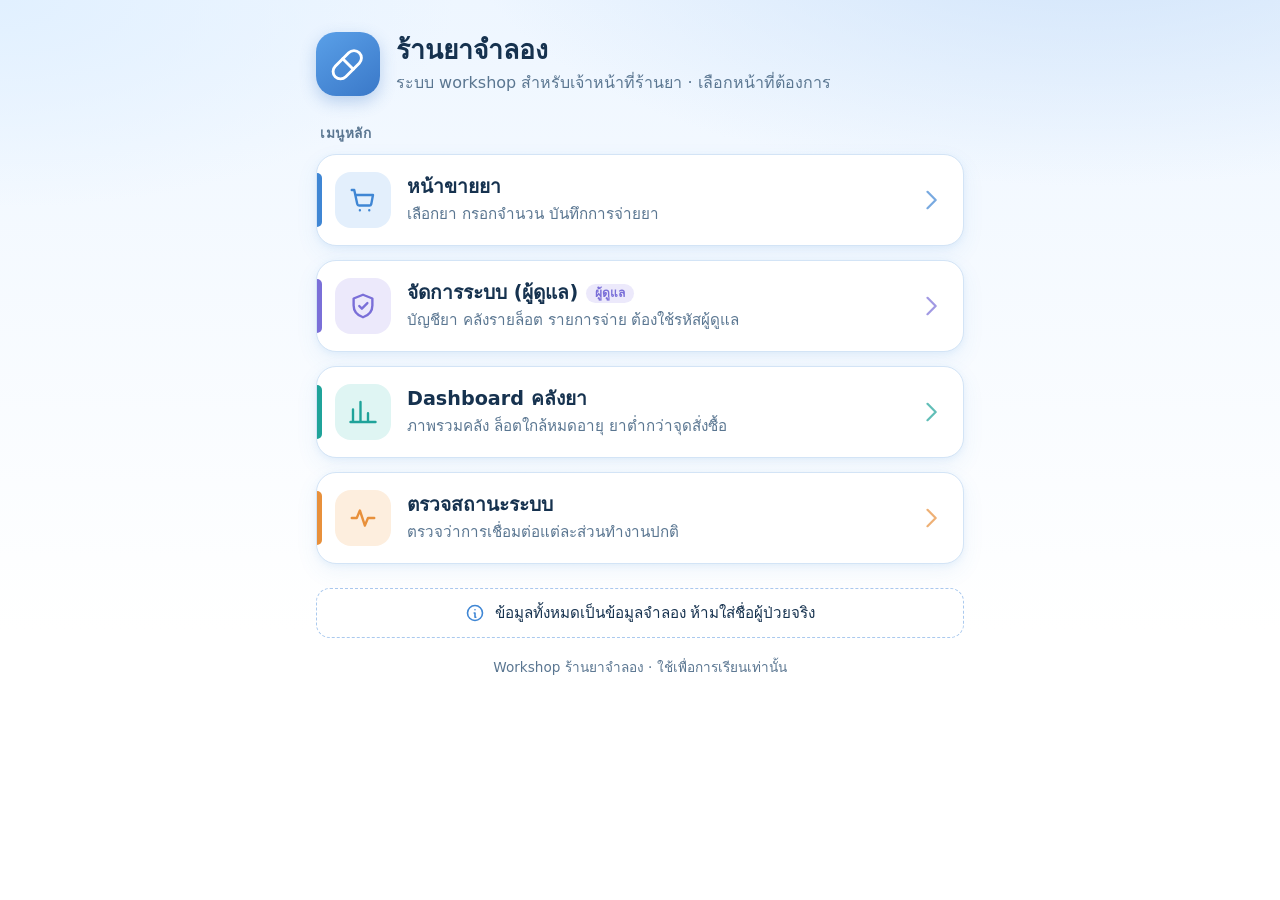
==== index.html @ 04dfc68e "Add index.html menu and back-to-home buttons on dashboards Co-Authored-By: Claude Sonnet 5.5 <norepl" ====
<!DOCTYPE html>
<html lang="th">
<head>
<meta charset="utf-8">
<meta name="viewport" content="width=device-width, initial-scale=1">
<title>ร้านยาจำลอง — หน้าแรก</title>
<style>
  :root{
    --bg:#eaf3fd; --card:#ffffff; --ink:#16324f; --ink-2:#5a7691; --line:#d3e4f6;
    --blue:#3f86d4; --blue-soft:#e3effc;
    --c1:#3f86d4; --c1s:#e3effc;   /* ขายยา */
    --c2:#7a6fd8; --c2s:#ece9fb;   /* ผู้ดูแล */
    --c3:#1fa39a; --c3s:#dff5f3;   /* dashboard */
    --c4:#e8903b; --c4s:#fdeede;   /* สถานะ */
  }
  *{box-sizing:border-box}
  html{-webkit-text-size-adjust:100%}
  body{
    margin:0; min-height:100vh; color:var(--ink);
    font-family:"Noto Sans Thai","Sarabun","Segoe UI",system-ui,-apple-system,sans-serif;
    background:
      radial-gradient(900px 380px at 85% -80px,#cfe3fa 0%,transparent 70%),
      radial-gradient(700px 320px at 0% 0,#e1f0ff 0%,transparent 65%),
      linear-gradient(180deg,#eef6ff 0%,#ffffff 70%);
    background-attachment:fixed;
  }
  .wrap{max-width:680px;margin:0 auto;padding:32px 16px 36px}
  header{display:flex;align-items:center;gap:16px;margin-bottom:26px}
  .logo{
    flex:none;width:64px;height:64px;border-radius:20px;display:grid;place-items:center;
    background:linear-gradient(145deg,#5aa0e8,#3a78c8);color:#fff;
    box-shadow:0 6px 16px rgba(58,120,200,.3);
  }
  .logo svg{width:36px;height:36px}
  h1{margin:0;font-size:1.65rem;line-height:1.25}
  header p{margin:4px 0 0;color:var(--ink-2);font-size:1rem}
  .label{margin:0 4px 10px;font-size:.85rem;font-weight:700;letter-spacing:.04em;color:var(--ink-2)}
  nav{display:grid;gap:14px}
  .btn{
    --a:var(--c1);--as:var(--c1s);
    position:relative;display:flex;align-items:center;gap:16px;
    min-height:92px;padding:16px 18px;text-decoration:none;color:var(--ink);
    background:var(--card);border:1.5px solid var(--line);border-radius:20px;
    box-shadow:0 2px 6px rgba(63,134,212,.08),0 8px 22px rgba(63,134,212,.08);
    transition:transform .12s,box-shadow .2s,border-color .2s;
    -webkit-tap-highlight-color:transparent;
  }
  .btn::before{content:"";position:absolute;left:0;top:18px;bottom:18px;width:5px;border-radius:0 5px 5px 0;background:var(--a)}
  .btn:hover{border-color:var(--a);transform:translateY(-2px);box-shadow:0 10px 26px rgba(63,134,212,.18)}
  .btn:active{transform:scale(.985);background:var(--as)}
  .btn:focus-visible{outline:3px solid var(--a);outline-offset:3px}
  .ic{flex:none;width:56px;height:56px;border-radius:16px;display:grid;place-items:center;background:var(--as);color:var(--a)}
  .ic svg{width:30px;height:30px}
  .tx{flex:1;min-width:0}
  .t{display:flex;flex-wrap:wrap;align-items:center;gap:8px;font-size:1.2rem;font-weight:700;line-height:1.3}
  .tag{font-size:.75rem;font-weight:700;padding:2px 9px;border-radius:999px;background:var(--as);color:var(--a)}
  .d{display:block;margin-top:3px;font-size:.95rem;line-height:1.45;color:var(--ink-2)}
  .go{flex:none;width:28px;height:28px;color:var(--a);opacity:.7;transition:transform .15s}
  .btn:hover .go{transform:translateX(3px);opacity:1}
  .note{
    margin-top:24px;display:flex;gap:10px;align-items:center;justify-content:center;
    padding:12px 16px;font-size:.95rem;text-align:center;
    background:#fff;border:1.5px dashed #aac9ee;border-radius:14px;color:var(--ink);
  }
  .note svg{flex:none;width:20px;height:20px;color:var(--blue);display:block}
  footer{margin-top:18px;text-align:center;font-size:.85rem;color:var(--ink-2)}
  @media (max-width:420px){
    h1{font-size:1.4rem}.logo{width:54px;height:54px}.ic{width:48px;height:48px}.t{font-size:1.1rem}
  }
  @media (prefers-reduced-motion:reduce){.btn,.go{transition:none}}
</style>
</head>
<body>
<div class="wrap">
  <header>
    <div class="logo" id="logo" aria-hidden="true"></div>
    <div>
      <h1>ร้านยาจำลอง</h1>
      <p>ระบบ workshop สำหรับเจ้าหน้าที่ร้านยา · เลือกหน้าที่ต้องการ</p>
    </div>
  </header>

  <p class="label">เมนูหลัก</p>
  <nav id="menu" aria-label="เมนูหลัก"></nav>

  <div class="note"><span id="note-ic"></span><span>ข้อมูลทั้งหมดเป็นข้อมูลจำลอง ห้ามใส่ชื่อผู้ป่วยจริง</span></div>
  <footer>Workshop ร้านยาจำลอง · ใช้เพื่อการเรียนเท่านั้น</footer>
</div>
<script>
// รายการลิงก์: เพิ่มหรือลบปุ่มได้ด้วยการแก้ทีละบรรทัดในอาร์เรย์นี้
// ช่องบังคับ: href, title, desc  ช่องเสริม: icon (cart|shield|chart|pulse|file), tag (ป้ายเล็กข้างชื่อ), color (1-4)
const LINKS = [
  { href: 'pos.html',       title: 'หน้าขายยา',            desc: 'เลือกยา กรอกจำนวน บันทึกการจ่ายยา',                  icon: 'cart',   color: 1 },
  { href: 'admin.html',     title: 'จัดการระบบ (ผู้ดูแล)', desc: 'บัญชียา คลังรายล็อต รายการจ่าย ต้องใช้รหัสผู้ดูแล',   icon: 'shield', color: 2, tag: 'ผู้ดูแล' },
  { href: 'dashboard.html', title: 'Dashboard คลังยา',      desc: 'ภาพรวมคลัง ล็อตใกล้หมดอายุ ยาต่ำกว่าจุดสั่งซื้อ',      icon: 'chart',  color: 3 },
  { href: 'status.html',    title: 'ตรวจสถานะระบบ',        desc: 'ตรวจว่าการเชื่อมต่อแต่ละส่วนทำงานปกติ',              icon: 'pulse',  color: 4 }
];

// ไอคอน SVG (เส้นทางวาดแบบตายตัวในโค้ด ไม่ได้มาจากข้อความในอาร์เรย์)
const PATHS = {
  cart:   ['M3 4h2l2.4 11.2a1.5 1.5 0 0 0 1.5 1.2h8.2a1.5 1.5 0 0 0 1.5-1.1L20 8H6.2','M9.5 20.2h.01M17 20.2h.01'],
  shield: ['M12 3l7.5 3v5.5c0 4.6-3.1 7.9-7.5 9.5-4.4-1.6-7.5-4.9-7.5-9.5V6L12 3z','M9 12l2.1 2.1L15.5 9.7'],
  chart:  ['M4 20V10M10 20V4M16 20v-7M22 20H2'],
  pulse:  ['M3 12h4l2.5-6 4 12 2.5-6H21'],
  file:   ['M7 3h7l4 4v14H7z','M14 3v4h4'],
  pill:   ['M10.5 20.5a4.9 4.9 0 0 1-7-7l9-9a4.9 4.9 0 0 1 7 7l-9 9z','M8.5 8.5l7 7'],
  info:   ['M12 8h.01M11 12h1v5h1','M12 21a9 9 0 1 0 0-18 9 9 0 0 0 0 18z'],
  go:     ['M9 5l7 7-7 7']
};
const NS = 'http://www.w3.org/2000/svg';
function icon(name, cls) {
  const s = document.createElementNS(NS, 'svg');
  s.setAttribute('viewBox', '0 0 24 24');
  s.setAttribute('fill', 'none');
  s.setAttribute('stroke', 'currentColor');
  s.setAttribute('stroke-width', '1.9');
  s.setAttribute('stroke-linecap', 'round');
  s.setAttribute('stroke-linejoin', 'round');
  s.setAttribute('aria-hidden', 'true');
  if (cls) s.setAttribute('class', cls);
  (PATHS[name] || PATHS.file).forEach(d => {
    const p = document.createElementNS(NS, 'path');
    p.setAttribute('d', d);
    s.appendChild(p);
  });
  return s;
}

// สร้างปุ่มด้วย createElement + textContent (ไม่ฝัง HTML จากข้อความในอาร์เรย์)
const menu = document.getElementById('menu');
LINKS.forEach(({ href, title, desc, icon: ic, tag, color }) => {
  const n = [1, 2, 3, 4].includes(color) ? color : 1;
  const a = document.createElement('a');
  a.className = 'btn';
  a.href = href;
  a.style.setProperty('--a', 'var(--c' + n + ')');
  a.style.setProperty('--as', 'var(--c' + n + 's)');

  const box = document.createElement('span');
  box.className = 'ic';
  box.appendChild(icon(ic));

  const tx = document.createElement('span');
  tx.className = 'tx';
  const t = document.createElement('span');
  t.className = 't';
  const tt = document.createElement('span');
  tt.textContent = title;
  t.appendChild(tt);
  if (tag) {
    const g = document.createElement('span');
    g.className = 'tag';
    g.textContent = tag;
    t.appendChild(g);
  }
  const d = document.createElement('span');
  d.className = 'd';
  d.textContent = desc;
  tx.append(t, d);

  a.append(box, tx, icon('go', 'go'));
  menu.appendChild(a);
});
document.getElementById('logo').appendChild(icon('pill'));
document.getElementById('note-ic').appendChild(icon('info'));
</script>
</body>
</html>
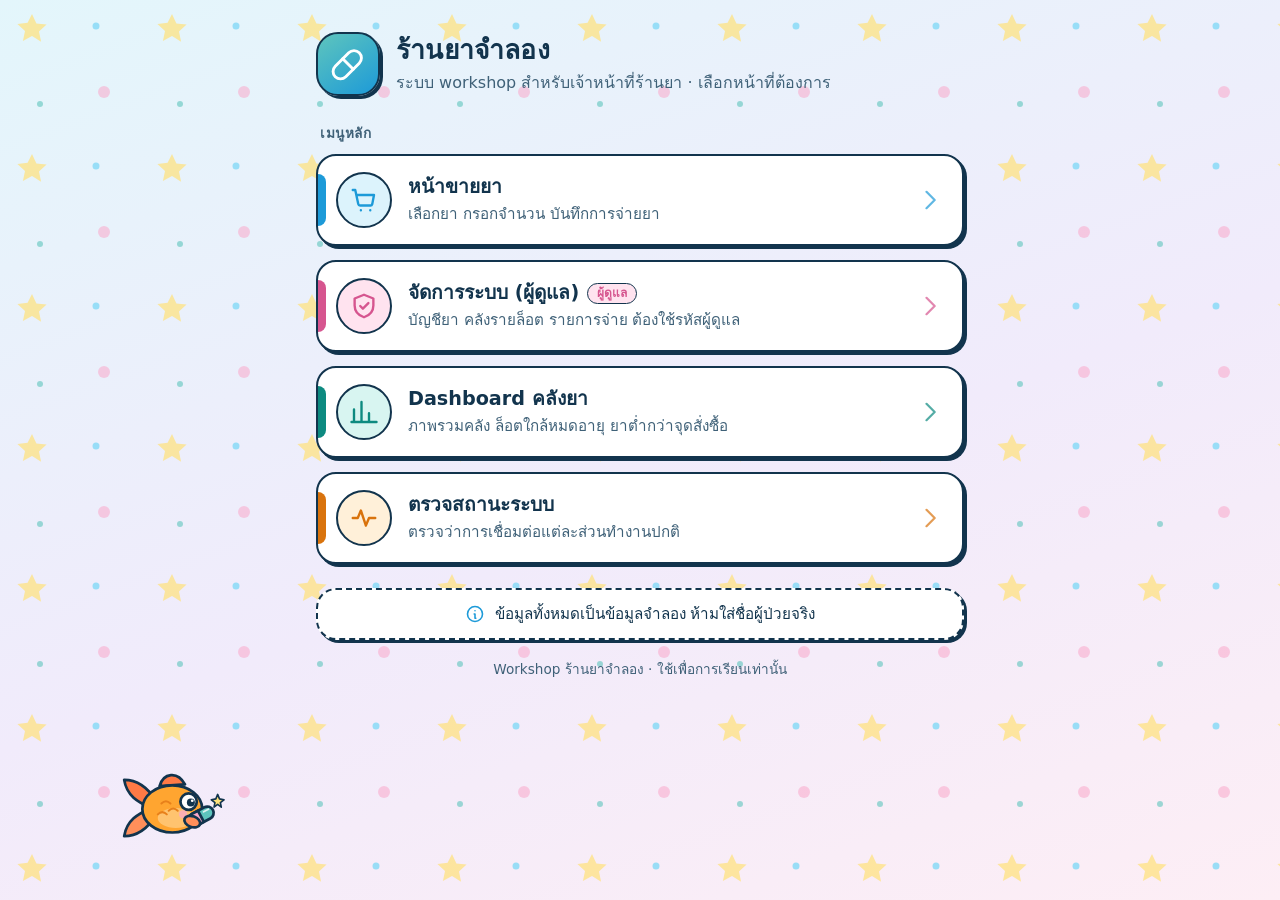
==== commit e60edc50: "เพิ่มธีมใหม่ (theme.css) และมาสคอตปลาทองถือเม็ดยา (mascot.js) Co-Authored-By: Claude Sonnet 5.5 <nor" ====
--- a/index.html
+++ b/index.html
@@ -69,6 +69,7 @@
   }
   @media (prefers-reduced-motion:reduce){.btn,.go{transition:none}}
 </style>
+<link rel="stylesheet" href="./theme.css">
 </head>
 <body>
 <div class="wrap">
@@ -164,5 +165,6 @@
 document.getElementById('logo').appendChild(icon('pill'));
 document.getElementById('note-ic').appendChild(icon('info'));
 </script>
+<script src="./mascot.js" defer></script>
 </body>
 </html>
--- a/theme.css
+++ b/theme.css
@@ -0,0 +1,139 @@
+/* theme.css : ธีมกลางของทั้งโปรเจกต์ (โหลดเป็นไฟล์สุดท้ายในทุกหน้า)
+   โทนสีมาจากรูปอ้างอิง: ฟ้าน้ำทะเล ทีลอควา ชมพูพาสเทล ส้มคอรัล ดาวเหลือง เส้นขอบหนาสไตล์สติกเกอร์
+   เปลี่ยนสีทั้งเว็บได้ที่ตัวแปร --t-* ด้านล่าง */
+:root{
+  --t-ink:#12344d; --t-ink2:#3f6178;
+  --t-sky:#8fdcf7; --t-fin:#1d9ad8; --t-deep:#0b6a93;
+  --t-aqua:#5ec5bd; --t-teal:#10958a;
+  --t-pink:#f9a8c9; --t-coral:#f0604f; --t-star:#ffe27a; --t-lilac:#efe6fb;
+  --t-stars:url("data:image/svg+xml,%3Csvg xmlns='http://www.w3.org/2000/svg' width='140' height='140'%3E%3Cpath d='M32 14l4.4 9.4 10.2 1.2-7.6 7 2.1 10.1L32 36l-9.1 5 2.1-10.1-7.6-7 10.2-1.2z' fill='%23ffe27a' fill-opacity='.7'/%3E%3Ccircle cx='104' cy='92' r='6' fill='%23f9a8c9' fill-opacity='.55'/%3E%3Ccircle cx='96' cy='26' r='3.5' fill='%238fdcf7' fill-opacity='.9'/%3E%3Ccircle cx='40' cy='104' r='3' fill='%235ec5bd' fill-opacity='.6'/%3E%3C/svg%3E");
+  --t-hero:linear-gradient(120deg,#0b6a93 0%,#118aa5 55%,#15968c 100%);
+  --t-pop:3px 3px 0 var(--t-ink);
+}
+
+/* ---------- ตัวแปรของแต่ละหน้า (โหมดสว่าง) ---------- */
+:root{
+  /* dashboard / drug_dashboard */
+  --bg:#e6f7fa; --surface:#fff; --surface-2:#f0fbfb; --border:#b9e1e8;
+  --ink:#12344d; --ink-2:#3f6178; --ink-3:#5f8296;
+  --blue:#1d9ad8; --blue-2:#0b6a93; --blue-soft:#dcf3fc; --blue-line:#8fdcf7;
+  --orange:#d9730d; --orange-soft:#fff0d9; --red:#dd4558; --red-soft:#ffe6eb;
+  --green:#0d8a80; --green-soft:#d8f5f1;
+  --grid:#d3ebf0; --shadow:var(--t-pop); --weekend:rgba(94,197,189,.12);
+  /* admin */
+  --card:#fff; --sub:#f0fbfb; --line:#c7e6ec; --hover:#e3f6fa; --text:#12344d; --muted:#3f6178;
+  --orange-ink:#a85a08; --red-ink:#b9344a; --gray:#6f8ea1;
+  /* index */
+  --c1:#1d9ad8; --c1s:#dcf3fc; --c2:#d6558f; --c2s:#ffe3ef; --c3:#0d8a80; --c3s:#d8f5f1; --c4:#d9730d; --c4s:#fff0d9;
+  /* pos */
+  --primary:#5ec5bd; --primary-hover:#7ad6cf; --primary-ink:#0a2b3a; --primary-soft:#dff6f3; --primary-line:#12344d;
+  /* status */
+  --ok:#0d7a63; --ok-bg:#d8f5f1; --bad:#b9344a; --bad-bg:#ffe6eb; --wait:#6f8ea1; --wait-bg:#e8f3f6;
+  --warn-bg:#fff0d9; --accent:#1d9ad8;
+}
+
+/* ---------- โหมดมืด (dashboard) ---------- */
+:root[data-theme="dark"]{
+  --bg:#0b2231; --surface:#11344a; --surface-2:#14405a; --border:#24607f;
+  --ink:#eaf9fb; --ink-2:#b5dbe6; --ink-3:#86b3c4;
+  --blue:#5fd0f5; --blue-2:#1d9ad8; --blue-soft:#123e57; --blue-line:#2a7fa6;
+  --orange:#ffb25c; --orange-soft:#3d2e18; --red:#ff8794; --red-soft:#3f2030;
+  --green:#5ee0cf; --green-soft:#124a48; --grid:#1c4a63;
+  --shadow:3px 3px 0 #000; --weekend:rgba(94,197,189,.10);
+}
+@media (prefers-color-scheme: dark){
+  :root:not([data-theme="light"]){
+    --bg:#0b2231; --surface:#11344a; --surface-2:#14405a; --border:#24607f;
+    --ink:#eaf9fb; --ink-2:#b5dbe6; --ink-3:#86b3c4;
+    --blue:#5fd0f5; --blue-2:#1d9ad8; --blue-soft:#123e57; --blue-line:#2a7fa6;
+    --orange:#ffb25c; --orange-soft:#3d2e18; --red:#ff8794; --red-soft:#3f2030;
+    --green:#5ee0cf; --green-soft:#124a48; --grid:#1c4a63;
+    --shadow:3px 3px 0 #000; --weekend:rgba(94,197,189,.10);
+  }
+}
+
+/* ---------- พื้นหลังพาสเทลลายดาว ---------- */
+body{
+  background:var(--t-stars),linear-gradient(160deg,#e3f6fb 0%,#f1ebfb 55%,#fdeef5 100%) !important;
+  background-attachment:fixed !important;
+}
+:root[data-theme="dark"] body{background:var(--t-stars),linear-gradient(160deg,#0b2231,#10263f) !important}
+@media (prefers-color-scheme: dark){
+  :root:not([data-theme="light"]) body{background:var(--t-stars),linear-gradient(160deg,#0b2231,#10263f) !important}
+}
+
+/* ---------- ส่วนหัว: ไล่สีทะเล + ดาว ---------- */
+.hero,header.top{background:var(--t-hero) !important;border-bottom:3px solid var(--t-ink)}
+.hero::before{background-image:var(--t-stars) !important;opacity:.35 !important}
+.hero h1,header.top h1{text-shadow:2px 2px 0 rgba(18,52,77,.45)}
+
+/* ปุ่มแคปซูลบนส่วนหัว: ขาว ขอบเข้ม เงาแข็ง */
+.tbtn,.home-link,header.top .btn.secondary{
+  background:#fff !important;color:var(--t-ink) !important;border:2px solid var(--t-ink) !important;
+  border-radius:999px !important;font-weight:700;box-shadow:2px 2px 0 var(--t-ink);
+  transition:transform .12s,box-shadow .12s;
+}
+.tbtn:hover,.home-link:hover,header.top .btn.secondary:hover:not(:disabled){
+  background:var(--t-star) !important;transform:translate(-1px,-1px);box-shadow:4px 4px 0 var(--t-ink)}
+.tbtn:active,.home-link:active{transform:translate(2px,2px);box-shadow:0 0 0 var(--t-ink)}
+header.top .btn.primary{background:var(--t-star) !important;color:var(--t-ink) !important;border:2px solid var(--t-ink) !important}
+
+/* ---------- การ์ดสไตล์สติกเกอร์ ---------- */
+.card,.panel,.kpi,nav .btn,.wrap > .note,.chosen,.result{
+  border:2.5px solid var(--t-ink) !important;border-radius:20px !important;box-shadow:var(--t-pop) !important;
+}
+.panel,.card{background:var(--surface,#fff)}
+.wrap > .note{background:#fff;border-style:dashed !important}
+.demo-note{border:2px dashed var(--t-ink) !important;background:#fff;border-radius:14px !important;font-weight:600}
+.srcbadge{background:var(--t-teal) !important;border:2px solid var(--t-ink) !important;box-shadow:2px 2px 0 var(--t-ink)}
+
+/* หน้าแรก: ปุ่มเมนูเด้งตอน hover */
+nav .btn{transition:transform .12s,box-shadow .12s !important}
+nav .btn:hover{transform:translate(-2px,-2px) rotate(-.4deg) !important;box-shadow:6px 6px 0 var(--t-ink) !important;border-color:var(--t-ink) !important}
+nav .btn:active{transform:translate(2px,2px) !important;box-shadow:0 0 0 var(--t-ink) !important}
+nav .btn::before{width:8px !important;border-radius:0 8px 8px 0 !important}
+.logo{background:linear-gradient(145deg,var(--t-aqua),var(--t-fin)) !important;border:2.5px solid var(--t-ink);box-shadow:var(--t-pop) !important;border-radius:22px !important}
+.ic{border:2px solid var(--t-ink);border-radius:50% !important}
+h1{letter-spacing:.2px}
+
+/* ---------- ปุ่มหลักแบบแคปซูล (admin / pos) ---------- */
+.btn.primary,.btn.block,#sell{
+  border:2.5px solid var(--t-ink) !important;border-radius:999px !important;box-shadow:3px 3px 0 var(--t-ink);
+  transition:transform .12s,box-shadow .12s;
+}
+.btn.primary{background:var(--t-aqua) !important;color:var(--t-ink) !important}
+.btn.primary:hover:not(:disabled){background:#7ad6cf !important;transform:translate(-1px,-1px);box-shadow:4px 4px 0 var(--t-ink)}
+.btn.primary:active:not(:disabled),#sell:active:not(:disabled){transform:translate(2px,2px);box-shadow:0 0 0 var(--t-ink)}
+.btn.secondary,.btn.ghost{border:2px solid var(--t-ink) !important;border-radius:999px !important;color:var(--t-ink) !important;background:#fff !important}
+.btn.secondary:hover:not(:disabled),.btn.ghost:hover{background:var(--t-lilac) !important}
+.btn:disabled{box-shadow:none !important;border-color:#9db4c0 !important}
+
+/* แท็บ ป้าย ช่องกรอก */
+.tab{border-radius:999px !important}
+.tab[aria-selected="true"],.tab.active,.tab.on{background:var(--t-pink) !important;color:var(--t-ink) !important;border:2px solid var(--t-ink) !important;box-shadow:2px 2px 0 var(--t-ink)}
+.pill,.badge,.tag{border:1.5px solid var(--t-ink) !important;font-weight:700}
+input,select,textarea{border-color:#8fc3d3 !important}
+input:focus,select:focus,textarea:focus{border-color:var(--t-ink) !important;box-shadow:3px 3px 0 var(--t-star)}
+:focus-visible{outline:3px solid var(--t-coral) !important;outline-offset:2px}
+
+/* แถบสถานะ pos / status */
+.bar.ok{background:var(--primary-soft);border:2px solid var(--t-ink) !important}
+.bar.fallback{border:2px solid var(--t-ink) !important}
+.result.ok{background:var(--primary-soft);color:var(--t-ink)}
+.result.err{background:var(--err-soft)}
+tr.sel{background:#fff6cf !important}
+tr.pick:hover{background:var(--blue-soft) !important}
+
+/* ตัวเลขสถานะ ใช้ลายเส้นนุ่ม ๆ ในตาราง */
+th{letter-spacing:.2px}
+
+@media (prefers-reduced-motion:reduce){
+  *{transition:none !important}
+}
+
+/* โหมดมืด: ขอบการ์ดใช้สีอควา เพื่อให้เห็นเส้นสติกเกอร์ */
+:root[data-theme="dark"] :is(.card,.kpi,.panel){border-color:var(--t-aqua) !important;box-shadow:3px 3px 0 var(--t-aqua) !important}
+@media (prefers-color-scheme: dark){
+  :root:not([data-theme="light"]) :is(.card,.kpi,.panel){border-color:var(--t-aqua) !important;box-shadow:3px 3px 0 var(--t-aqua) !important}
+}
+.list .btn.small{padding:0 14px}
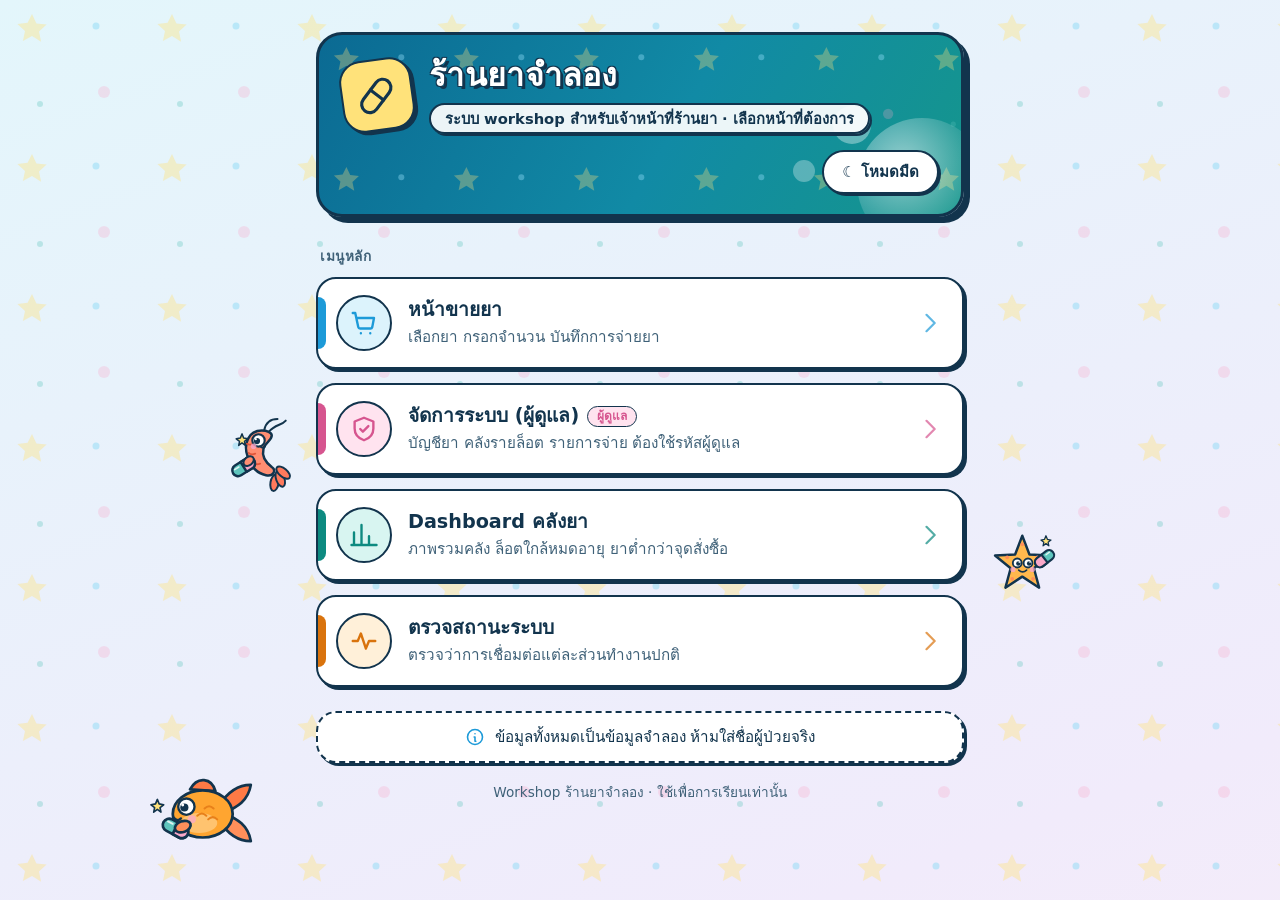
==== commit 71b3206a: "เพิ่มปุ่มสลับโหมดสว่าง/มืดทุกหน้า (theme.js) จำค่าข้ามหน้า Co-Authored-By: Claude Opus 5.5 <noreply@" ====
--- a/index.html
+++ b/index.html
@@ -70,6 +70,7 @@
   @media (prefers-reduced-motion:reduce){.btn,.go{transition:none}}
 </style>
 <link rel="stylesheet" href="./theme.css">
+<script src="./theme.js"></script>
 </head>
 <body>
 <div class="wrap">
--- a/theme.css
+++ b/theme.css
@@ -52,15 +52,30 @@
   }
 }
 
-/* ---------- พื้นหลังพาสเทลลายดาว ---------- */
+/* ---------- พื้นหลังพาสเทลที่ขยับช้า ๆ ----------
+   2 ชั้น: (1) สีไล่เฉดค่อย ๆ เลื่อน 40 วินาที  (2) ลายดาวลอยเฉียงช้า ๆ ใช้เวลา 90 วินาทีต่อรอบ
+   ปรับความเร็ว/ความจางได้ที่ตัวแปรด้านล่าง  ตั้ง --t-bg-speed เป็น 0s เพื่อหยุดนิ่ง
+   ผู้ที่ตั้งค่าลดการเคลื่อนไหวในเครื่องจะเห็นพื้นหลังนิ่งอัตโนมัติ */
+:root{--t-bg-speed:90s; --t-grad-speed:40s; --t-stars-opacity:.55}
 body{
-  background:var(--t-stars),linear-gradient(160deg,#e3f6fb 0%,#f1ebfb 55%,#fdeef5 100%) !important;
-  background-attachment:fixed !important;
-}
-:root[data-theme="dark"] body{background:var(--t-stars),linear-gradient(160deg,#0b2231,#10263f) !important}
+  background:linear-gradient(160deg,#e3f6fb 0%,#f1ebfb 40%,#fdeef5 70%,#e6f7fa 100%) !important;
+  background-size:220% 220% !important;
+  animation:t-grad var(--t-grad-speed) ease-in-out infinite alternate;
+}
+body::before{
+  content:"";position:fixed;inset:0;z-index:-1;pointer-events:none;
+  background-image:var(--t-stars);background-size:140px 140px;opacity:var(--t-stars-opacity);
+  animation:t-drift var(--t-bg-speed) linear infinite;
+}
+@keyframes t-grad{from{background-position:0% 0%}to{background-position:100% 100%}}
+@keyframes t-drift{from{background-position:0 0}to{background-position:140px 280px}}
+:root[data-theme="dark"] body{background:linear-gradient(160deg,#0b2231,#10263f,#0d2a3a) !important;background-size:220% 220% !important}
+:root[data-theme="dark"] body::before{opacity:.18}
 @media (prefers-color-scheme: dark){
-  :root:not([data-theme="light"]) body{background:var(--t-stars),linear-gradient(160deg,#0b2231,#10263f) !important}
-}
+  :root:not([data-theme="light"]) body{background:linear-gradient(160deg,#0b2231,#10263f,#0d2a3a) !important;background-size:220% 220% !important}
+  :root:not([data-theme="light"]) body::before{opacity:.18}
+}
+@media (prefers-reduced-motion:reduce){body,body::before{animation:none !important}}
 
 /* ---------- ส่วนหัว: ไล่สีทะเล + ดาว ---------- */
 .hero,header.top{background:var(--t-hero) !important;border-bottom:3px solid var(--t-ink)}
@@ -137,3 +152,92 @@
   :root:not([data-theme="light"]) :is(.card,.kpi,.panel){border-color:var(--t-aqua) !important;box-shadow:3px 3px 0 var(--t-aqua) !important}
 }
 .list .btn.small{padding:0 14px}
+
+/* ---------- หัวหน้าแรก: ป้ายสติกเกอร์ไล่สีทะเล ---------- */
+.wrap > header{
+  position:relative;overflow:hidden;isolation:isolate;
+  padding:20px 22px;margin-bottom:28px !important;border-radius:26px;
+  background:var(--t-hero);color:#fff;border:3px solid var(--t-ink);box-shadow:6px 6px 0 var(--t-ink);
+}
+.wrap > header::before{                 /* ลายดาวจาง ๆ */
+  content:"";position:absolute;inset:0;z-index:-1;background-image:var(--t-stars);background-size:120px 120px;opacity:.45;
+  animation:t-drift var(--t-bg-speed) linear infinite;
+}
+.wrap > header::after{                  /* ฟองอากาศมุมขวา */
+  content:"";position:absolute;z-index:-1;right:-26px;bottom:-34px;width:130px;height:130px;border-radius:50%;
+  background:radial-gradient(circle at 35% 35%,rgba(255,255,255,.55),rgba(255,255,255,.08) 60%);
+  box-shadow:-70px -58px 0 -46px rgba(255,255,255,.35),-118px -12px 0 -54px rgba(255,255,255,.3);
+}
+.wrap > header h1{
+  color:#fff;font-size:2rem !important;font-weight:700;letter-spacing:.3px;
+  text-shadow:3px 3px 0 var(--t-ink),-1px -1px 0 var(--t-ink),1px -1px 0 var(--t-ink),-1px 1px 0 var(--t-ink);
+}
+.wrap > header p{
+  display:inline-block;margin-top:8px !important;padding:2px 14px;border-radius:999px;
+  background:rgba(255,255,255,.92);color:var(--t-ink) !important;border:2px solid var(--t-ink);
+  font-weight:600;font-size:.92rem !important;box-shadow:2px 2px 0 var(--t-ink);
+}
+.wrap > header .logo{
+  width:72px !important;height:72px !important;background:var(--t-star) !important;color:var(--t-ink) !important;
+  transform:rotate(-8deg);animation:t-wiggle 3.2s ease-in-out infinite;
+}
+.wrap > header .logo svg{width:40px !important;height:40px !important}
+@keyframes t-wiggle{0%,100%{transform:rotate(-8deg)}50%{transform:rotate(6deg) translateY(-2px)}}
+@media (max-width:420px){.wrap > header{padding:16px}.wrap > header h1{font-size:1.55rem !important}.wrap > header .logo{width:58px !important;height:58px !important}}
+@media (prefers-reduced-motion:reduce){.wrap > header::before,.wrap > header .logo{animation:none !important}}
+
+/* ---------- ปุ่มสลับโหมดสี ---------- */
+.theme-toggle{
+  display:inline-flex;align-items:center;gap:6px;min-height:44px;padding:0 18px;font:inherit;font-size:15px;font-weight:700;cursor:pointer;
+  background:#fff;color:var(--t-ink);border:2px solid var(--t-ink);border-radius:999px;box-shadow:2px 2px 0 var(--t-ink);
+  transition:transform .12s,box-shadow .12s;white-space:nowrap;
+}
+.theme-toggle:hover{background:var(--t-star);transform:translate(-1px,-1px);box-shadow:4px 4px 0 var(--t-ink)}
+.theme-toggle:active{transform:translate(2px,2px);box-shadow:0 0 0 var(--t-ink)}
+.home-link + .theme-toggle{margin-left:8px}
+.theme-toggle.in-header{margin-left:auto;align-self:flex-start}
+.theme-toggle.floating{position:fixed;top:14px;right:14px;z-index:70}
+.wrap > header{flex-wrap:wrap}
+
+/* ---------- โหมดมืด: ทุกหน้า ---------- */
+:root[data-theme="dark"]{
+  color-scheme:dark;
+  --t-ink:#5ec5bd; --t-pop:3px 3px 0 #5ec5bd;
+  --card:#11344a; --sub:#14405a; --line:#24607f; --hover:#18465f; --text:#eaf9fb; --muted:#b5dbe6; --gray:#86b3c4;
+  --orange-ink:#ffb25c; --red-ink:#ff8794;
+  --c1s:#123e57; --c2s:#43213a; --c3s:#124a48; --c4s:#3d2e18; --c1:#5fd0f5; --c2:#ff8fbf; --c3:#5ee0cf; --c4:#ffb25c;
+  --primary-soft:#124a48; --primary-ink:#06221f; --primary-line:#5ec5bd;
+  --warn-soft:#3d2e18; --warn-ink:#ffd08a; --err-soft:#3f2030; --err-ink:#ffc2c9;
+  --ok:#5ee0cf; --ok-bg:#124a48; --bad:#ff8794; --bad-bg:#3f2030; --wait:#86b3c4; --wait-bg:#18465f; --warn:#ffd08a; --warn-bg:#3d2e18; --accent:#5fd0f5;
+}
+:root[data-theme="dark"] body{color:var(--ink)}
+:root[data-theme="dark"] :is(.card,.panel,.kpi,nav .btn,.chosen,.result,.wrap > .note,.demo-note,.check){background-color:var(--card,#11344a)}
+:root[data-theme="dark"] :is(.wrap > .note,.demo-note,.chosen,.result,.bar,.check){color:var(--text)}
+:root[data-theme="dark"] nav .btn{color:var(--text)}
+:root[data-theme="dark"] :is(input,select,textarea){background:#0e2c3f !important;color:#eaf9fb !important;border-color:#2a7fa6 !important}
+:root[data-theme="dark"] :is(input,textarea)::placeholder{color:#7fa9ba}
+:root[data-theme="dark"] :is(.btn.secondary,.btn.ghost,button.ghost,.tbtn,.home-link,.theme-toggle,header.top .btn.secondary){background:#11344a !important;color:#eaf9fb !important}
+:root[data-theme="dark"] :is(.btn.secondary,.btn.ghost,.tbtn,.home-link,.theme-toggle):hover{background:#1a4a63 !important}
+:root[data-theme="dark"] .theme-toggle{border-color:#5ec5bd}
+:root[data-theme="dark"] .btn:disabled{background:#1c3b4d !important;color:#7fa0b0 !important}
+:root[data-theme="dark"] :is(table,th,td){border-color:#24607f}
+:root[data-theme="dark"] tr.pick:hover{background:#18465f !important}
+:root[data-theme="dark"] tr.sel{background:#3a3418 !important}
+:root[data-theme="dark"] :is(.badge.okb,.badge.ret){background:#123e57;color:#bfeefa}
+:root[data-theme="dark"] .bar.ok{background:#124a48;color:#c9f5ee}
+:root[data-theme="dark"] .result.ok{background:#124a48;color:#c9f5ee}
+:root[data-theme="dark"] .check.skip .lamp{background:#11344a}
+:root[data-theme="dark"] code{background:#0e2c3f;color:#bfeefa}
+:root[data-theme="dark"] .wrap > header,
+:root[data-theme="dark"] .hero,
+:root[data-theme="dark"] header.top{background:linear-gradient(120deg,#08405e 0%,#0b5a72 55%,#0b6a63 100%) !important}
+:root[data-theme="dark"] .wrap > header p{background:#0e2c3f;color:#eaf9fb !important}
+:root[data-theme="dark"] .wrap > header h1{text-shadow:3px 3px 0 #0b2231,-1px -1px 0 #0b2231,1px -1px 0 #0b2231,-1px 1px 0 #0b2231}
+:root[data-theme="dark"] .logo{color:#12344d !important}
+:root[data-theme="dark"] :is(.mc .say){background:#11344a;color:#eaf9fb;border-color:#5ec5bd;box-shadow:3px 3px 0 #5ec5bd}
+:root[data-theme="dark"] body{background:linear-gradient(160deg,#0b2231,#10263f,#0d2a3a) !important;background-size:220% 220% !important}
+:root[data-theme="dark"] body::before{opacity:.18}
+.hero-in > .home-link{margin-left:auto}
+.hero-in > .home-link + .theme-toggle{margin-left:-8px}
+:root[data-theme="dark"] :is(.btn.primary:not(:disabled),header.top .btn.primary,.tab[aria-selected="true"],.tab.active,.tab.on,#sell:not(:disabled)){color:#0a2b3a !important}
+:root[data-theme="dark"] header.top .btn.primary{border-color:#0b2231 !important}
